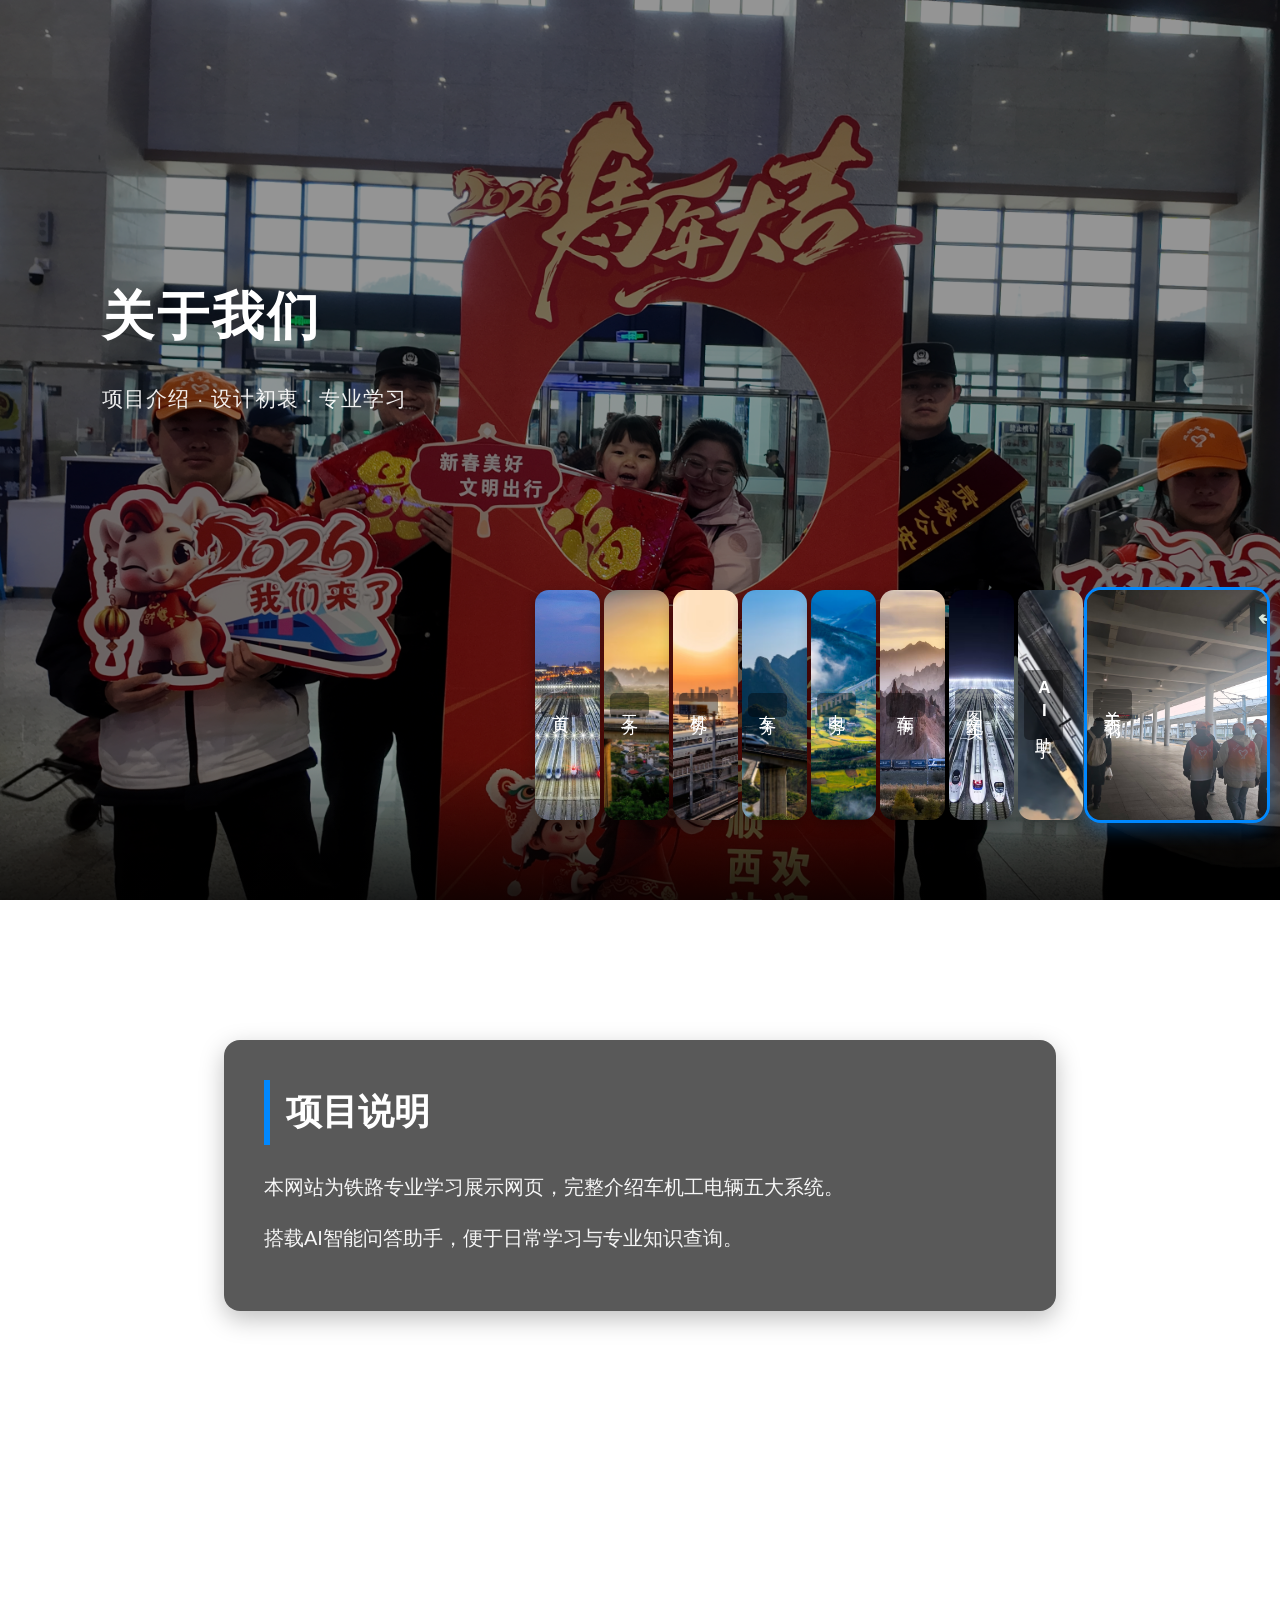
==== html/about-us.html @ 082090e6 "Add files via upload" ====
<!DOCTYPE html>
<html lang="zh-CN">
<head>
    <meta charset="UTF-8">
    <title>关于我们</title>
    <link rel="stylesheet" href="../css/style.css">
</head>
<body>
    <div class="header-box">
        <img class="bg-video" src="../images/20.jpg">
        <div class="mask"></div>
        <div class="header-text">
            <h1>关于我们</h1>
            <p>项目介绍 · 设计初衷 · 专业学习</p>
        </div>
        <div class="card-box">
            <div class="card-item" onclick="location.href='index.html'">
                <span class="card-text">首页</span>
                <img src="../images/6.jpg" alt="首页">
            </div>
            <div class="card-item" onclick="location.href='system-gongwu.html'">
                <span class="card-text">工务</span>
                <img src="../images/7.jpg" alt="工务">
            </div>
            <div class="card-item" onclick="location.href='system-jiwu.html'">
                <span class="card-text">机务</span>
                <img src="../images/8.jpg" alt="机务">
            </div>
            <div class="card-item" onclick="location.href='system-chewu.html'">
                <span class="card-text">车务</span>
                <img src="../images/9.jpg" alt="车务">
            </div>
            <div class="card-item" onclick="location.href='system-dianwu.html'">
                <span class="card-text">电务</span>
                <img src="../images/10.jpg" alt="电务">
            </div>
            <div class="card-item" onclick="location.href='system-cheliang.html'">
                <span class="card-text">车辆</span>
                <img src="../images/11.jpg" alt="车辆">
            </div>
            <div class="card-item" onclick="location.href='life-photo.html'">
                <span class="card-text">图文纪实</span>
                <img src="../images/14.jpg" alt="图文纪实">
            </div>
            <div class="card-item" onclick="location.href='ai.html'">
                <span class="card-text">AI助手</span>
                <img src="../images/12.jpg" alt="AI助手">
            </div>
            <div class="card-item active" onclick="location.href='about-us.html'">
                <span class="card-text">关于我们</span>
                <img src="../images/13.jpg" alt="关于我们">
            </div>
        </div>
    </div>

    <div class="content-box">
        <div class="content-bg"></div>
        <div class="content-inner">
            <div class="content-wrap">
                <div class="text-area">
                    <h2>项目说明</h2>
                    <p>本网站为铁路专业学习展示网页，完整介绍车机工电辆五大系统。</p>
                    <p>搭载AI智能问答助手，便于日常学习与专业知识查询。</p>
                </div>
            </div>
        </div>
    </div>

    <script>
        const cardBox = document.querySelector('.card-box');
        let idleTimer;
        function startIdleTimer(){
            idleTimer = setTimeout(()=>{
                cardBox.classList.add('loop-animate');
                setTimeout(()=>{
                    cardBox.classList.remove('loop-animate');
                    startIdleTimer();
                },1600)
            },8000)
        }
        function resetTimer(){
            clearTimeout(idleTimer);
            cardBox.classList.remove('loop-animate');
            startIdleTimer();
        }
        cardBox.addEventListener('mouseenter', resetTimer);
        window.addEventListener('load', startIdleTimer);
    </script>
</body>
</html>
---- css/style.css ----
*{
    margin: 0;
    padding: 0;
    box-sizing: border-box;
}
body{
    font-family: "Microsoft YaHei", "PingFang SC", "SimHei", sans-serif;
    color: #fff;
    line-height: 1.8;
    overflow-x: hidden;
}
a{
    color: #fff;
    text-decoration: none;
}

/* 顶部头部区域 */
.header-box{
    width: 100%;
    height: 100vh;
    position: relative;
    overflow: hidden;
    animation: bgZoom 22s infinite alternate ease-in-out;
}
@keyframes bgZoom {
    0%{transform: scale(1);}
    100%{transform: scale(1.04);}
}
.header-box::after {
    content: '';
    position: absolute;
    bottom: 0;
    left: 0;
    width: 100%;
    height: 140px;
    background: linear-gradient(to bottom, transparent, rgba(0,0,0,0.75));
    z-index: 2;
}
.bg-video{
    position: absolute;
    top: 0;
    left: 0;
    width: 100%;
    height: 100%;
    object-fit: cover;
    z-index: 1;
}
.bg-img{
    position: absolute;
    top: 0;
    left: 0;
    width: 100%;
    height: 100%;
    object-fit: cover;
    z-index: 1;
    display: none;
}
.mask{
    position: absolute;
    top: 0;
    left: 0;
    width: 100%;
    height: 100%;
    background-color: rgba(0,0,0,0.42);
    z-index: 2;
}
.header-text{
    position: absolute;
    top: 30%;
    left: 8%;
    z-index: 3;
    animation: textFade 1.2s ease-out;
}
@keyframes textFade {
    from{opacity:0; transform: translateY(-35px);}
    to{opacity:1; transform: translateY(0);}
}
.header-text h1{
    font-size: 52px;
    font-weight: 700;
    margin-bottom: 16px;
    letter-spacing: 3px;
}
.header-text p{
    font-size: 21px;
    opacity: 0.92;
    letter-spacing: 1px;
}

/* 手风琴卡片核心样式 */
.card-box{
    position: absolute;
    bottom: 80px;
    right: 1%;
    display: flex;
    gap: 4px;
    z-index: 3;
    animation: cardUp 1.4s ease-out;
    transition: transform 1.6s ease-in-out;
}
/* 环绕动画类，闲置时添加 */
.card-box.loop-animate{
    animation: none;
    transform: translateX(-130%);
}
.card-box.loop-animate{
    animation: loopMove 1.6s ease-in-out forwards;
}
@keyframes loopMove {
    0% { transform: translateX(0); }
    80% { transform: translateX(-130%); }
    80.1% { transform: translateX(130%); }
    100% { transform: translateX(0); }
}
@keyframes cardUp {
    from{opacity:0; transform: translateY(45px);}
    to{opacity:1; transform: translateY(0);}
}
.card-item{
    width: 65px;
    height: 230px;
    border-radius: 14px;
    overflow: hidden;
    cursor: pointer;
    transition: all 0.4s cubic-bezier(0.25,0.8,0.25,1);
    box-shadow: 0 5px 14px rgba(0,0,0,0.3);
    position: relative;
    flex-shrink: 0;
}
.card-item:hover{
    width: 180px;
}
.card-item.active{
    width: 180px;
    box-shadow: 0 0 0 3px #0088ff, 0 8px 20px rgba(0,136,255,0.4);
}
.card-text{
    position: absolute;
    left: 6px;
    top: 50%;
    transform: translateY(-50%);
    writing-mode: vertical-rl;
    text-orientation: upright;
    color: #ffffff;
    font-size: 17px;
    font-weight: 550;
    letter-spacing: 4px;
    z-index: 2;
    background-color: rgba(0,0,0,0.4);
    padding: 8px 4px;
    border-radius: 5px;
}
.card-item img{
    width: 100%;
    height: 100%;
    object-fit: cover;
}

/* 下半部分内容区域 */
.content-box{
    width: 100%;
    min-height: 85vh;
    position: relative;
    padding: 140px 0 70px 0;
}
.content-bg{
    position: absolute;
    top: 0;
    left: 0;
    width: 100%;
    height: 100%;
    background-image: url("../images/23.jpg");
    background-size: cover;
    background-position: center;
    background-attachment: fixed;
    z-index: 1;
}
.content-inner{
    position: relative;
    z-index: 2;
    display: flex;
    justify-content: center;
    animation: contentFade 1.2s ease-out;
}
@keyframes contentFade {
    from{opacity:0; transform: translateY(45px);}
    to{opacity:1; transform: translateY(0);}
}
.content-wrap{
    width: 65%;
    background-color: rgba(0,0,0,0.65);
    border-radius: 16px;
    padding: 40px;
    box-shadow: 0 8px 25px rgba(0,0,0,0.25);
    animation: breathe 6s infinite alternate ease-in-out;
}
@keyframes breathe {
    0%{box-shadow: 0 8px 25px rgba(0,0,0,0.25);}
    100%{box-shadow: 0 12px 35px rgba(0,0,0,0.4);}
}
.video-area{
    width: 100%;
    margin-bottom: 35px;
}
.placeholder-video{
    width: 100%;
    aspect-ratio: 16/9;
    border-radius: 12px;
    object-fit: cover;
}
.text-area h2{
    font-size: 36px;
    font-weight: 700;
    margin-bottom: 24px;
    border-left: 6px solid #0088ff;
    padding-left: 16px;
}
.text-area p{
    font-size: 20px;
    margin-bottom: 15px;
    opacity: 0.95;
}
.text-area p:hover{
    transform: translateX(6px);
    transition: 0.3s ease;
}

/* 图文纪实照片墙 */
.photo-wall{
    display: grid;
    grid-template-columns: repeat(3, 1fr);
    gap: 28px;
}
.photo-item{
    border-radius: 12px;
    overflow: hidden;
    box-shadow: 0 5px 14px rgba(0,0,0,0.3);
    transition: 0.4s ease;
}
.photo-item:hover{
    transform: translateY(-10px) scale(1.04);
    box-shadow: 0 15px 30px rgba(0,0,0,0.4);
}
.photo-item img{
    width: 100%;
    height: 260px;
    object-fit: cover;
}

/* AI聊天框样式 */
.chat-wrap{
    display: flex;
    flex-direction: column;
    height: 70vh;
    padding: 20px;
}
.chat-content{
    flex: 1;
    overflow-y: auto;
    padding-right: 10px;
    margin-bottom: 20px;
}
.ai-msg{
    text-align: left;
    margin-bottom: 18px;
}
.user-msg{
    text-align: right;
    margin-bottom: 18px;
}
.ai-msg p{
    display: inline-block;
    background-color: rgba(255,255,255,0.15);
    padding: 12px 18px;
    border-radius: 12px;
    max-width: 80%;
}
.user-msg p{
    display: inline-block;
    background-color: #0088ff;
    padding: 12px 18px;
    border-radius: 12px;
    max-width: 80%;
}
.chat-input{
    display: flex;
    gap: 12px;
}
.chat-input textarea{
    flex: 1;
    height: 60px;
    padding: 12px 16px;
    border-radius: 10px;
    border: none;
    background-color: rgba(255,255,255,0.12);
    color: #fff;
    font-size: 18px;
    resize: none;
}
.chat-input button{
    width: 90
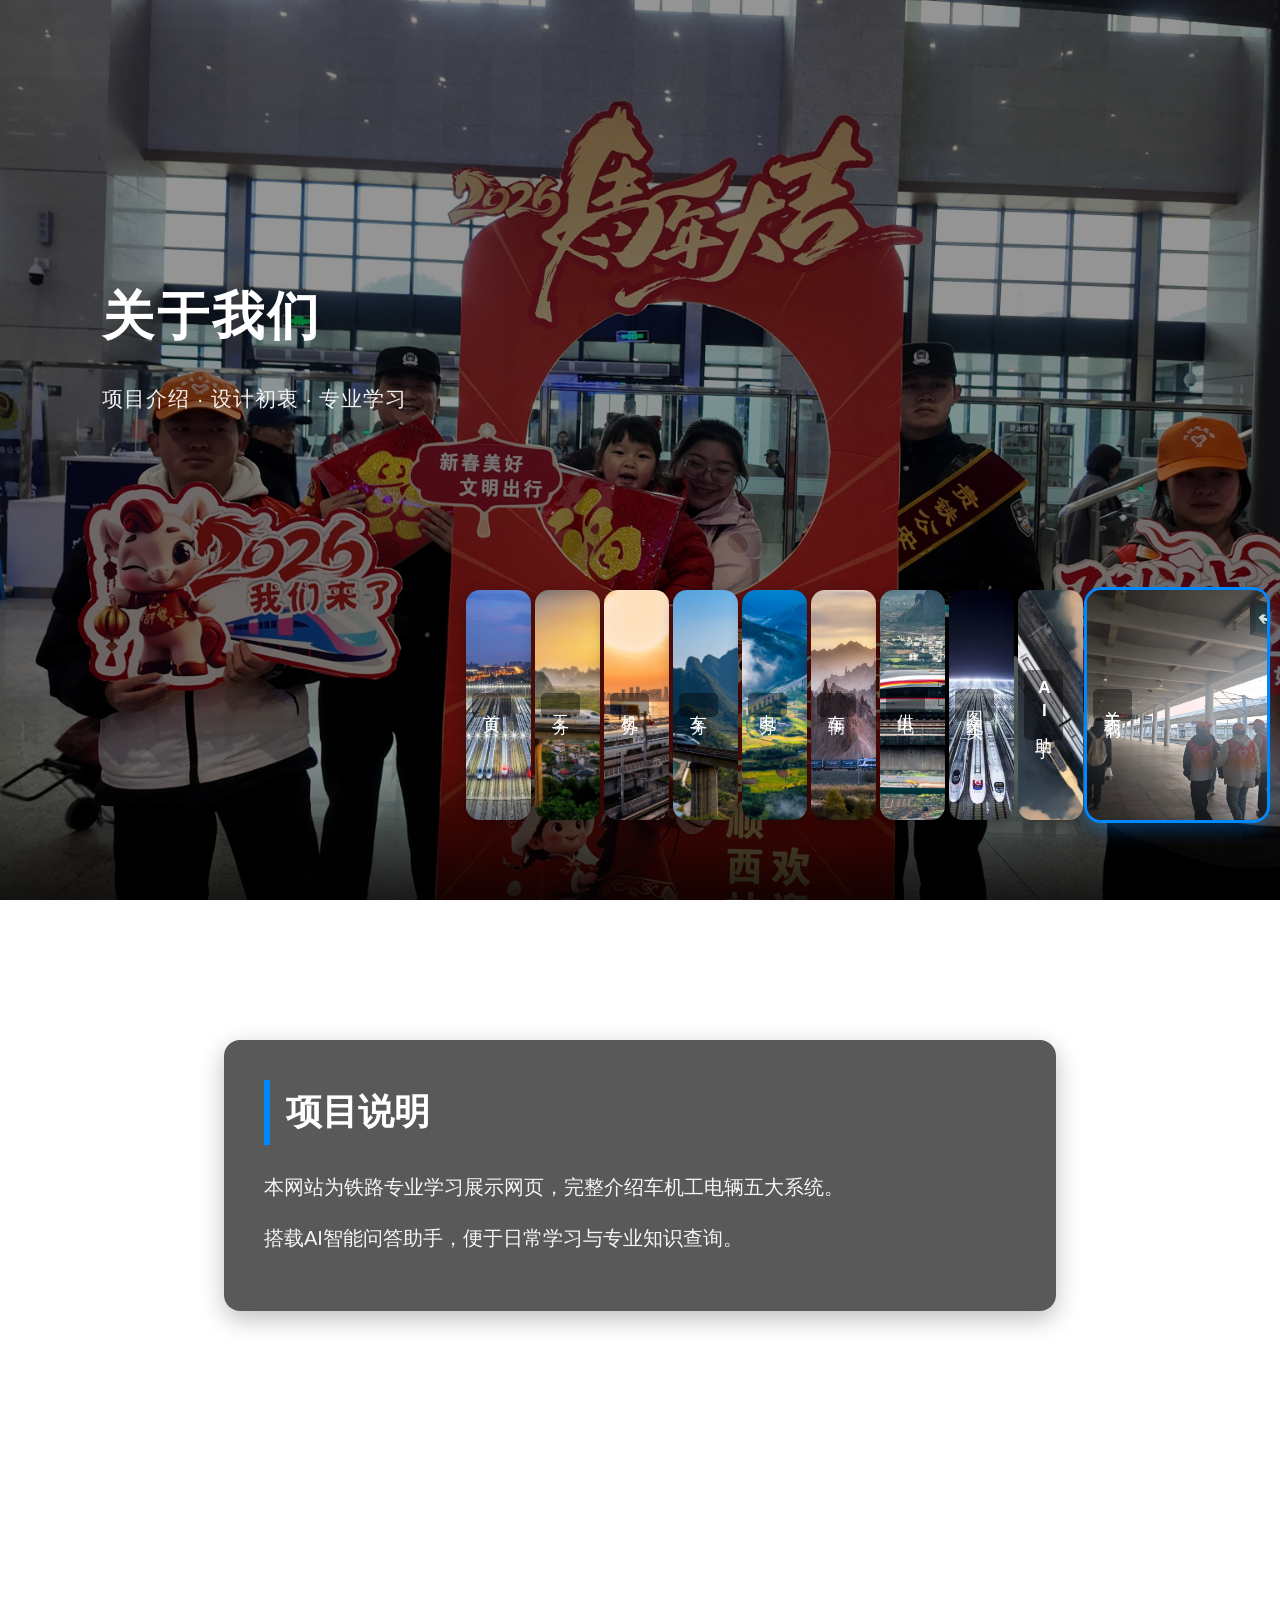
==== commit 48415593: "Add files via upload" ====
--- a/html/about-us.html
+++ b/html/about-us.html
@@ -37,6 +37,10 @@
             <div class="card-item" onclick="location.href='system-cheliang.html'">
                 <span class="card-text">车辆</span>
                 <img src="../images/11.jpg" alt="车辆">
+            </div>
+            <div class="card-item" onclick="location.href='system-gongdian.html'">
+                <span class="card-text">供电</span>
+               <img src="../images/30.jpg" alt="供电">
             </div>
             <div class="card-item" onclick="location.href='life-photo.html'">
                 <span class="card-text">图文纪实</span>
